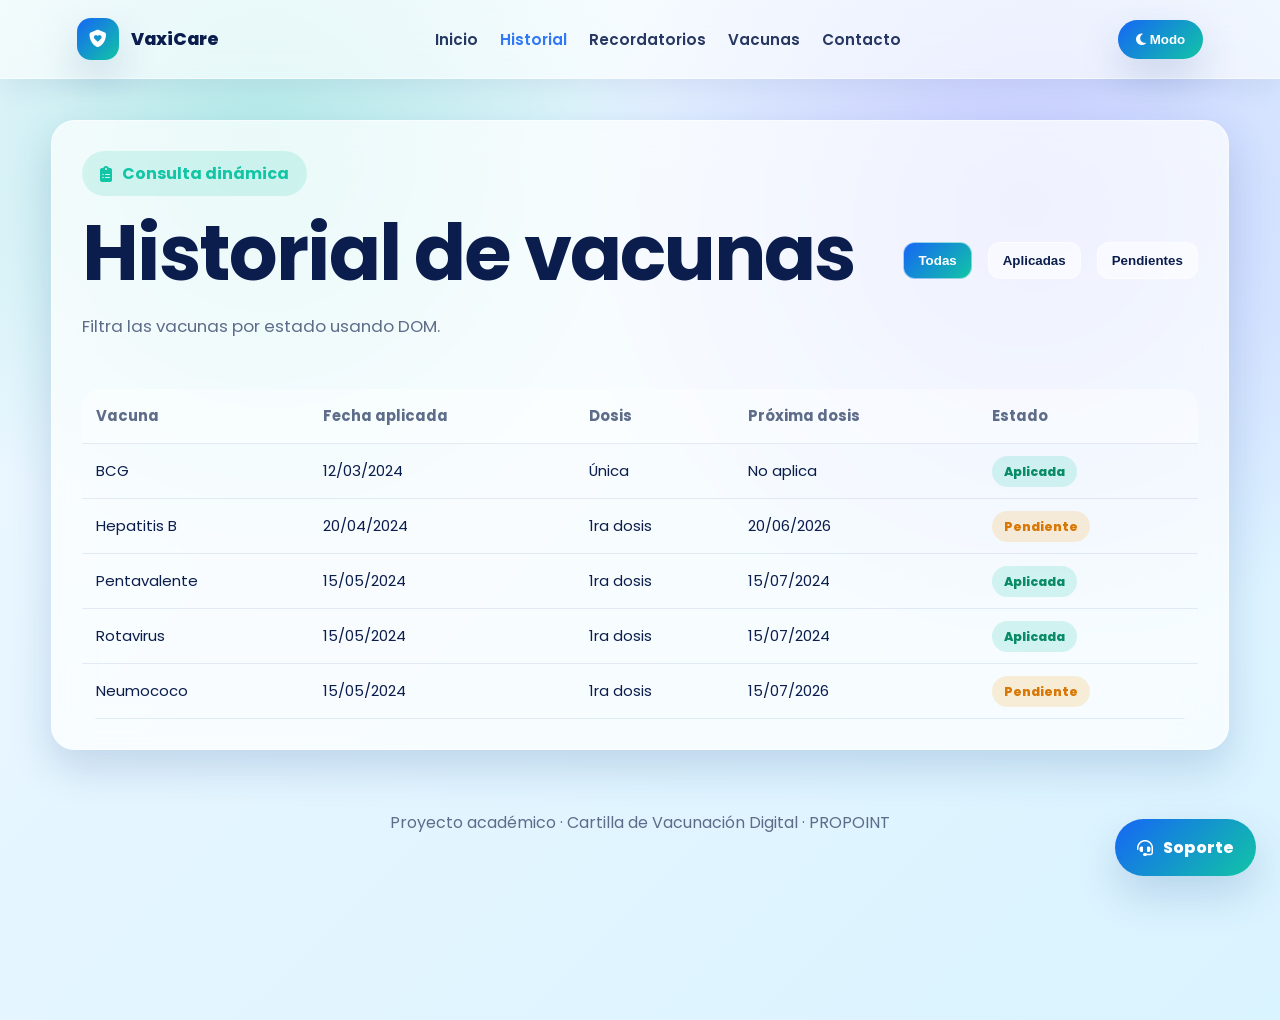
==== pages/historial.html @ 2e784dc0 "Primer commit de VaxiCare" ====
<!DOCTYPE html>
<html lang="es">
  <head>
    <meta charset="UTF-8" />
    <meta name="viewport" content="width=device-width, initial-scale=1.0" />
    <title>Historial</title>
    <link rel="preconnect" href="https://fonts.googleapis.com" />
    <link rel="preconnect" href="https://fonts.gstatic.com" crossorigin />
    <link
      href="https://fonts.googleapis.com/css2?family=Poppins:wght@300;400;500;600;700;800&display=swap"
      rel="stylesheet"
    />
    <link
      rel="stylesheet"
      href="https://cdnjs.cloudflare.com/ajax/libs/font-awesome/6.5.0/css/all.min.css"
    />
    <link rel="stylesheet" href="../css/styles.css" />
  </head>

  <body>

    <!-- Barra de navegación -->
    <header class="navbar">

      <!-- Logo y nombre de la página -->
      <a href="../index.html" class="brand">

        <!-- Icono -->
        <i class="fa-solid fa-shield-heart"></i>

        <!-- Nombre -->
        <span>VaxiCare</span>
      </a>

      <!-- Menú de navegación -->
      <nav class="nav-links">

        <!-- Enlaces entre páginas -->
        <a href="../index.html">Inicio</a>

        <!-- La clase active marca la página actual -->
        <a class="active" href="historial.html">Historial</a>

        <a href="recordatorios.html">Recordatorios</a>
        <a href="vacunas.html">Vacunas</a>
        <a href="contacto.html">Contacto</a>
      </nav>

      <!-- Botón para cambiar tema claro/oscuro -->
      <button class="theme-btn" id="themeBtn">

        <!-- Icono -->
        <i class="fa-solid fa-moon"></i>

        <!-- Texto -->
        <span> Modo</span>
      </button>
    </header>

    <!-- Contenido principal -->
    <main class="main-layout page-layout">

      <!-- Tarjeta principal -->
      <section class="glass-card section-block">

        <!-- Encabezado de la sección -->
        <div class="section-title">

          <div>

            <!-- Etiqueta decorativa -->
            <span class="tag">

              <i class="fa-solid fa-clipboard-list"></i>

              Consulta dinámica
            </span>

            <!-- Título -->
            <h1 class="page-title">
              Historial de vacunas
            </h1>

            <!-- Descripción -->
            <p class="page-description">

              Filtra las vacunas por estado usando DOM.
            </p>
          </div>

          <!-- Botones de filtrado -->
          <div class="filters">

            <!--
              Este botón muestra todas las vacunas.
              data-filter se usa en JS para identificar el filtro.
            -->
            <button
              class="filter-btn active"
              data-filter="todas"
            >
              Todas
            </button>

            <!-- Botón para vacunas aplicadas -->
            <button
              class="filter-btn"
              data-filter="aplicada"
            >
              Aplicadas
            </button>

            <!-- Botón para vacunas pendientes -->
            <button
              class="filter-btn"
              data-filter="pendiente"
            >
              Pendientes
            </button>
          </div>
        </div>

        <!-- Contenedor de la tabla -->
        <div class="table-wrapper">

          <!-- Tabla del historial -->
          <table>

            <!-- Encabezados -->
            <thead>
              <tr>

                <th>Vacuna</th>

                <th>Fecha aplicada</th>

                <th>Dosis</th>

                <th>Próxima dosis</th>

                <th>Estado</th>
              </tr>
            </thead>

            <!--
              El tbody está vacío porque las filas
              se generan dinámicamente con JavaScript.
            -->
            <tbody id="vaccinesTable"></tbody>
          </table>
        </div>
      </section>
    </main>

    <!-- Botón flotante de soporte -->
    <a href="contacto.html" class="support-btn">

      <i class="fa-solid fa-headset"></i>

      Soporte
    </a>

    <!-- Pie de página -->
    <footer>

      <p>
        Proyecto académico · Cartilla de Vacunación Digital · PROPOINT
      </p>
    </footer>

    <!-- Archivo donde están los datos -->
    <script src="../js/data.js"></script>

    <!-- JS general del proyecto -->
    <script src="../js/app.js"></script>

    <!--
      JS encargado del historial:
      genera la tabla y aplica los filtros.
    -->
    <script src="../js/historial.js"></script>

  </body>
</html>
---- css/styles.css ----
/* VaxiCare */
:root {
    --bg: #edf7ff;
    --bg2: #d9f3ff;
    --text: #0b1d4d;
    --muted: #5d6c89;
    --primary: #1666f5;
    --secondary: #11c5a5;
    --card: rgba(255, 255, 255, .72);
    --soft: rgba(255, 255, 255, .36);
    --border: rgba(255, 255, 255, .55);
    --shadow: 0 18px 40px rgba(23, 72, 140, .18);
    --radius: 24px
}

body.dark {
    --bg: #081222;
    --bg2: #10213b;
    --text: #f3f8ff;
    --muted: #b8c7df;
    --card: rgba(15, 30, 55, .72);
    --soft: rgba(255, 255, 255, .08);
    --border: rgba(255, 255, 255, .12);
    --shadow: 0 18px 40px rgba(0, 0, 0, .35)
}

* {
    margin: 0;
    padding: 0;
    box-sizing: border-box
}

html {
    scroll-behavior: smooth
}

body {
    min-height: 100vh;
    font-family: Poppins, sans-serif;
    color: var(--text);
    background: radial-gradient(circle at 20% 15%, rgba(17, 197, 165, .25), transparent 30%), radial-gradient(circle at 80% 20%, rgba(123, 97, 255, .28), transparent 35%), linear-gradient(135deg, var(--bg), var(--bg2));
    overflow-x: hidden
}

.navbar {
    position: fixed;
    top: 0;
    left: 0;
    width: 100%;
    z-index: 1000;
    display: flex;
    justify-content: space-between;
    align-items: center;
    gap: 18px;
    padding: 18px 6%;
    background: rgba(255, 255, 255, .62);
    backdrop-filter: blur(18px);
    border-bottom: 1px solid var(--border);
    box-shadow: 0 8px 24px rgba(30, 60, 120, .08)
}

body.dark .navbar {
    background: rgba(9, 18, 35, .72)
}

.brand {
    display: flex;
    align-items: center;
    gap: 12px;
    font-weight: 800;
    font-size: 1.1rem;
    color: var(--text);
    text-decoration: none
}

.brand i {
    width: 42px;
    height: 42px;
    display: grid;
    place-items: center;
    border-radius: 14px;
    color: #fff;
    background: linear-gradient(135deg, var(--primary), var(--secondary));
    box-shadow: var(--shadow)
}

.nav-links {
    display: flex;
    gap: 22px;
    align-items: center
}

.nav-links a {
    text-decoration: none;
    color: var(--text);
    font-weight: 600;
    font-size: .95rem;
    opacity: .88
}

.nav-links a:hover,
.nav-links a.active {
    color: var(--primary)
}

.theme-btn {
    border: none;
    cursor: pointer;
    padding: 12px 18px;
    border-radius: 999px;
    color: #fff;
    background: linear-gradient(135deg, var(--primary), var(--secondary));
    box-shadow: var(--shadow);
    font-weight: 700
}

.main-layout {
    width: min(1450px, 92%);
    margin: 120px auto 60px;
    display: grid;
    grid-template-columns: 1.1fr .9fr;
    gap: 24px
}

.page-layout {
    grid-template-columns: 1fr
}

.glass-card {
    background: var(--card);
    border: 1px solid var(--border);
    border-radius: var(--radius);
    box-shadow: var(--shadow);
    backdrop-filter: blur(18px)
}

.hero {
    grid-column: 1/-1;
    display: grid;
    grid-template-columns: 1fr .85fr;
    align-items: center;
    min-height: 440px;
    padding: 45px;
    overflow: hidden;
    position: relative
}

.hero:before {
    content: "";
    position: absolute;
    width: 360px;
    height: 360px;
    right: -80px;
    top: -80px;
    border-radius: 50%;
    background: rgba(22, 102, 245, .13)
}

.hero-content {
    position: relative;
    z-index: 2
}

.tag {
    display: inline-flex;
    gap: 10px;
    align-items: center;
    padding: 10px 18px;
    border-radius: 999px;
    background: rgba(17, 197, 165, .14);
    color: var(--secondary);
    font-weight: 700;
    margin-bottom: 18px
}

.hero h1,
.page-title {
    font-size: clamp(2.4rem, 6vw, 5.2rem);
    line-height: 1.03;
    margin-bottom: 18px;
    letter-spacing: -2px
}

.hero h1 span {
    background: linear-gradient(135deg, var(--primary), var(--secondary));
    -webkit-background-clip: text;
    color: transparent
}

.hero p,
.page-description {
    max-width: 720px;
    color: var(--muted);
    font-size: 1.05rem;
    line-height: 1.8;
    margin-bottom: 28px
}

.hero-actions,
.filters {
    display: flex;
    gap: 16px;
    flex-wrap: wrap
}

.btn {
    border: none;
    cursor: pointer;
    border-radius: 16px;
    padding: 15px 22px;
    font-weight: 700;
    font-size: .95rem;
    transition: .3s;
    text-decoration: none;
    display: inline-flex;
    gap: 10px;
    align-items: center
}

.btn-primary {
    background: linear-gradient(135deg, var(--primary), var(--secondary));
    color: #fff;
    box-shadow: 0 15px 28px rgba(22, 102, 245, .25)
}

.btn-secondary {
    color: var(--primary);
    background: rgba(255, 255, 255, .62);
    border: 1px solid var(--border)
}

.btn:hover {
    transform: translateY(-4px)
}

.model-area {
    height: 420px;
    display: grid;
    place-items: center;
    z-index: 2
}

model-viewer {
    width: 100%;
    height: 100%;
    min-height: 360px;
    filter: drop-shadow(0 28px 35px rgba(22, 102, 245, .22))
}

.stats-grid,
.features-grid,
.catalog-grid,
.reminders-grid,
.requirements-grid {
    display: grid;
    gap: 18px
}

.stats-grid {
    grid-column: 1/-1;
    grid-template-columns: repeat(4, 1fr)
}

.features-grid,
.catalog-grid,
.reminders-grid {
    grid-template-columns: repeat(3, 1fr);
    margin-top: 20px
}

.requirements-grid {
    grid-template-columns: repeat(5, 1fr);
    margin-top: 20px
}

.stat-card,
.feature-card,
.catalog-card,
.reminder-card {
    background: var(--soft);
    border: 1px solid var(--border);
    border-radius: 20px;
    padding: 22px
}

.stat-card {
    display: flex;
    align-items: center;
    gap: 18px
}

.icon-box {
    min-width: 58px;
    height: 58px;
    display: grid;
    place-items: center;
    border-radius: 18px;
    color: #fff;
    background: linear-gradient(135deg, var(--primary), var(--secondary));
    font-size: 1.35rem
}

.stat-card small {
    color: var(--muted);
    font-weight: 600
}

.stat-card h3 {
    font-size: 1.5rem;
    margin-top: 4px
}

.section-block,
.contact-section {
    grid-column: 1/-1;
    padding: 30px
}

.section-title {
    display: flex;
    justify-content: space-between;
    align-items: center;
    gap: 18px;
    margin-bottom: 20px;
    flex-wrap: wrap
}

.requirements-grid span {
    padding: 13px 15px;
    border-radius: 999px;
    text-align: center;
    font-weight: 700;
    background: rgba(22, 102, 245, .10);
    color: var(--primary)
}

.feature-card i,
.catalog-card i,
.reminder-card i {
    font-size: 1.6rem;
    color: var(--primary);
    margin-bottom: 14px
}

.feature-card p,
.catalog-card p,
.reminder-card p {
    color: var(--muted);
    margin-top: 8px;
    line-height: 1.7
}

.table-wrapper {
    overflow-x: auto
}

table {
    width: 100%;
    border-collapse: collapse;
    border-radius: 18px;
    overflow: hidden
}

th,
td {
    padding: 16px 14px;
    text-align: left;
    border-bottom: 1px solid rgba(120, 150, 190, .18);
    font-size: .93rem
}

th {
    color: var(--muted);
    background: var(--soft)
}

.badge {
    padding: 7px 12px;
    border-radius: 999px;
    font-weight: 800;
    font-size: .78rem
}

.aplicada {
    color: #098b66;
    background: rgba(17, 197, 165, .16)
}

.pendiente {
    color: #d97706;
    background: rgba(245, 158, 11, .16)
}

.filter-btn {
    border: 1px solid var(--border);
    padding: 10px 14px;
    border-radius: 12px;
    cursor: pointer;
    background: rgba(255, 255, 255, .55);
    color: var(--text);
    font-weight: 700
}

.filter-btn.active {
    color: #fff;
    background: linear-gradient(135deg, var(--primary), var(--secondary))
}

.search-input,
.contact-form input,
.contact-form textarea {
    width: min(420px, 100%);
    padding: 15px 18px;
    border: 1px solid var(--border);
    outline: none;
    border-radius: 16px;
    font-family: inherit;
    background: rgba(255, 255, 255, .55);
    color: var(--text)
}

.contact-section {
    display: grid;
    grid-template-columns: .9fr 1.1fr;
    gap: 28px;
    align-items: start
}

.contact-form {
    display: grid;
    gap: 16px
}

.contact-form label {
    display: grid;
    gap: 8px;
    color: var(--muted);
    font-weight: 600
}

.contact-form input,
.contact-form textarea {
    width: 100%
}


.contact-form textarea {
    min-height: 150px;
    resize: vertical
}

.form-message {
    color: var(--secondary);
    font-weight: 700
}

.support-btn {
    position: fixed;
    right: 24px;
    bottom: 24px;
    z-index: 1000;
    color: #fff;
    background: linear-gradient(135deg, var(--primary), var(--secondary));
    padding: 16px 22px;
    border-radius: 999px;
    text-decoration: none;
    font-weight: 800;
    box-shadow: var(--shadow);
    display: flex;
    gap: 10px;
    align-items: center
}

footer {
    width: min(1450px, 92%);
    margin: 0 auto 40px;
    text-align: center;
    color: var(--muted)
}

@media(max-width:1050px) {

    .main-layout,
    .hero,
    .contact-section {
        grid-template-columns: 1fr
    }

    .stats-grid,
    .features-grid,
    .catalog-grid,
    .reminders-grid {
        grid-template-columns: repeat(2, 1fr)
    }

    .requirements-grid {
        grid-template-columns: repeat(3, 1fr)
    }

    .nav-links {
        display: none
    }
}

@media(max-width:680px) {
    .navbar {
        padding: 14px 4%
    }

    .brand span,
    .theme-btn span {
        display: none
    }

    .main-layout {
        width: 94%;
        margin-top: 95px
    }

    .hero,
    .section-block,
    .contact-section {
        padding: 22px
    }

    .stats-grid,
    .features-grid,
    .catalog-grid,
    .reminders-grid,
    .requirements-grid {
        grid-template-columns: 1fr
    }

    .model-area {
        height: 320px
    }

    model-viewer {
        min-height: 290px
    }

    .support-btn {
        right: 14px;
        bottom: 14px;
        padding: 14px 16px;
        font-size: .85rem
    }
}

/* MENU RESPONSIVE */
.menu-toggle {
    display: none;
    border: none;
    cursor: pointer;
    background: linear-gradient(135deg, var(--primary), var(--secondary));
    color: #fff;
    width: 44px;
    height: 44px;
    border-radius: 14px;
    font-size: 1.2rem;
    box-shadow: var(--shadow);
}

@media(max-width:1050px) {

    .menu-toggle {
        display: grid;
        place-items: center;
    }

    .nav-links {
        display: none;
        position: absolute;
        top: 78px;
        left: 4%;
        right: 4%;
        flex-direction: column;
        gap: 12px;
        padding: 20px;
        border-radius: 22px;
        background: var(--card);
        border: 1px solid var(--border);
        box-shadow: var(--shadow);
        backdrop-filter: blur(18px);
    }

    .nav-links.active {
        display: flex;
    }

    .nav-links a {
        width: 100%;
        text-align: center;
        padding: 12px;
        border-radius: 14px;
        background: var(--soft);
    }
}

@media(max-width:680px) {

    .navbar {
        gap: 10px;
    }

    .hero-actions {
        flex-direction: column;
    }

    .hero-actions .btn {
        width: 100%;
        justify-content: center;
    }

    .hero {
        padding: 24px;
    }

    .hero h1 {
        font-size: 2.3rem;
    }

    .hero p {
        font-size: .95rem;
    }

    .model-area {
        height: 260px;
    }

    model-viewer {
        min-height: 240px;
    }

    .feature-card,
    .stat-card,
    .catalog-card,
    .reminder-card {
        padding: 18px;
    }

    .support-btn {
        right: 12px;
        bottom: 12px;
        padding: 12px 16px;
    }
}
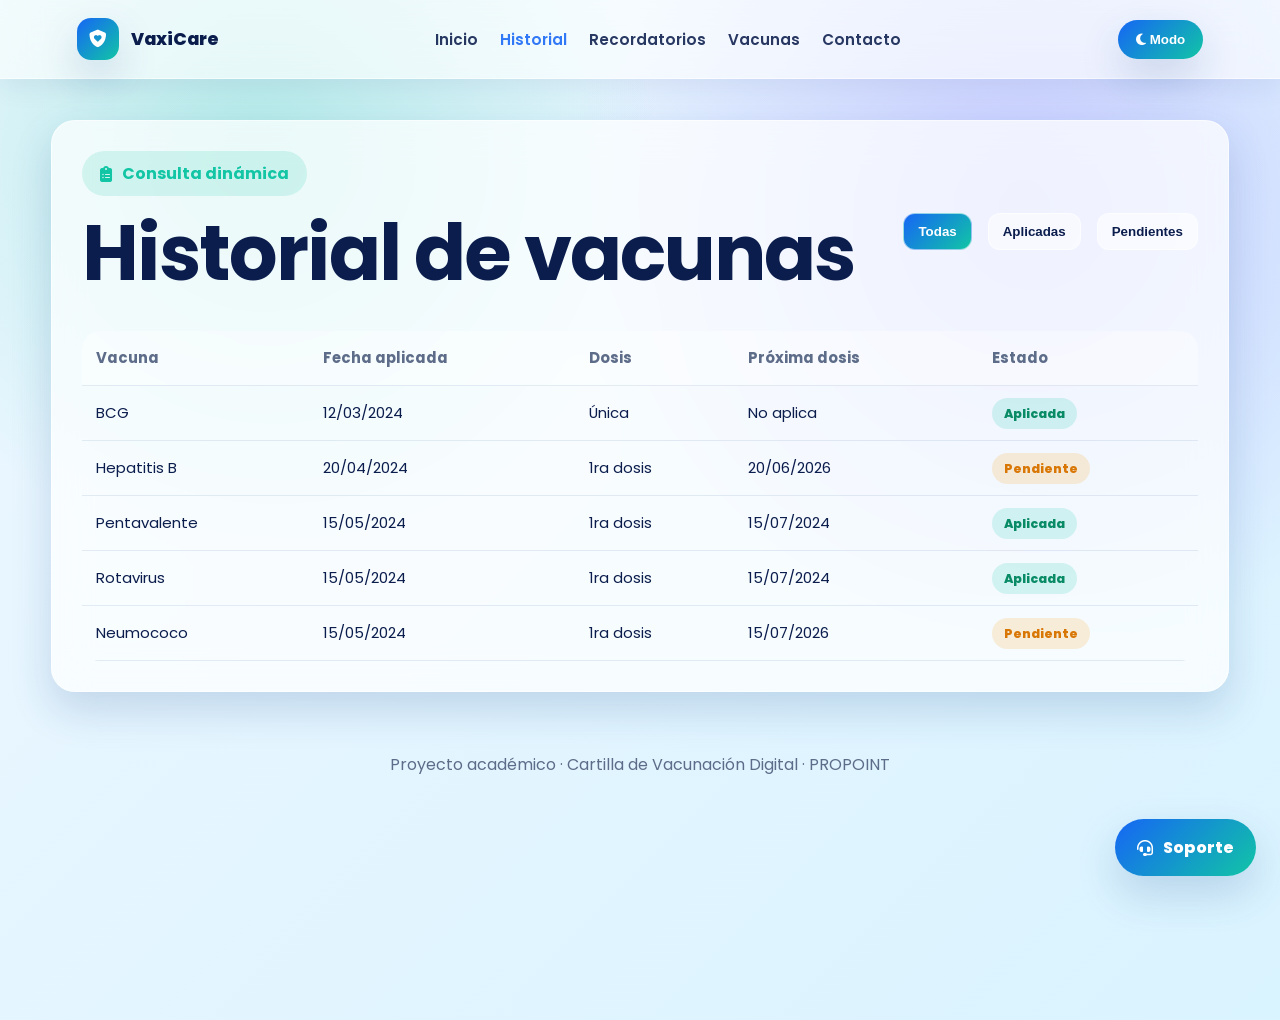
==== commit ee69e465: "Actualizacion general de VaxiCare" ====
--- a/pages/historial.html
+++ b/pages/historial.html
@@ -80,12 +80,6 @@
             <h1 class="page-title">
               Historial de vacunas
             </h1>
-
-            <!-- Descripción -->
-            <p class="page-description">
-
-              Filtra las vacunas por estado usando DOM.
-            </p>
           </div>
 
           <!-- Botones de filtrado -->
